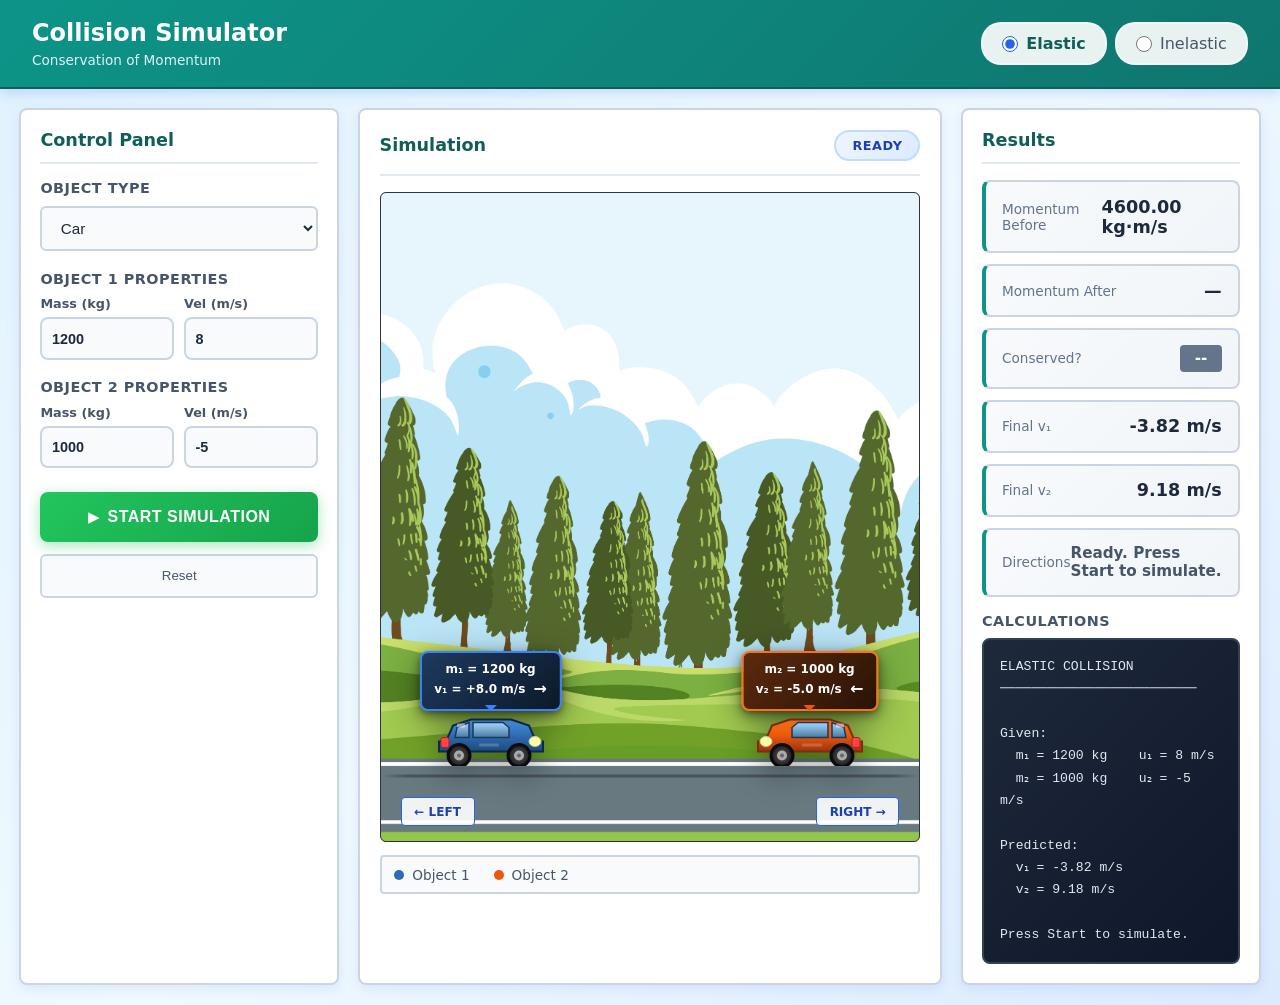
==== index.html @ 85e46b3f "Initial commit: Collision Simulator - Conservation of Momentum" ====
<!DOCTYPE html>
<html lang="en">

<head>
  <meta charset="UTF-8">
  <meta name="viewport" content="width=device-width, initial-scale=1.0">
  <title>Momentum-Collision</title>
  <link rel="stylesheet" href="styles.css">
</head>

<body>
  <header class="top-bar">
    <div class="header-left">
      <h1>Collision Simulator</h1>
      <p class="subtitle">Conservation of Momentum</p>
    </div>
    <div class="header-right">
      <div class="collision-type-header">
        <label class="toggle">
          <input type="radio" name="collisionType" value="elastic" checked>
          <span>Elastic</span>
        </label>
        <label class="toggle">
          <input type="radio" name="collisionType" value="inelastic">
          <span>Inelastic</span>
        </label>
      </div>
    </div>
  </header>

  <main class="game-container">
    <!-- Left Panel: Controls -->
    <aside class="panel controls-panel">
      <div class="panel-header">
        <h2>Control Panel</h2>
      </div>

      <div class="object-selector">
        <h3>Object Type</h3>
        <select id="objectType" class="styled-select">
          <option value="car" selected>Car</option>
          <option value="ball">Ball</option>
          <option value="cart">Cart</option>
          <option value="block">Block</option>
        </select>
      </div>

      <div class="input-section">
        <h3>Object 1 Properties</h3>
        <div class="input-row">
          <div class="input-field">
            <label for="m1">Mass (kg)</label>
            <input type="number" id="m1" value="1200" min="0.1" step="100">
          </div>
          <div class="input-field">
            <label for="v1">Vel (m/s)</label>
            <input type="number" id="v1" value="8" step="0.5">
          </div>
        </div>
      </div>

      <div class="input-section">
        <h3>Object 2 Properties</h3>
        <div class="input-row">
          <div class="input-field">
            <label for="m2">Mass (kg)</label>
            <input type="number" id="m2" value="1000" min="0.1" step="100">
          </div>
          <div class="input-field">
            <label for="v2">Vel (m/s)</label>
            <input type="number" id="v2" value="-5" step="0.5">
          </div>
        </div>
      </div>

      <div class="control-buttons">
        <button id="startBtn" class="btn-primary">Start Simulation</button>
        <button id="resetBtn" class="btn-secondary">Reset</button>
        <!-- <button id="slowBtn" class="btn-secondary">Slow Motion</button> -->
      </div>

      <!-- <div class="tips-box">
        <p><strong>Note:</strong> Negative velocity = moving left<br>Positive velocity = moving right</p>
      </div> -->
    </aside>

    <!-- Center Panel: Simulation Arena -->
    <section class="panel simulation-panel">
      <div class="panel-header">
        <h2>Simulation</h2>
        <div class="status-indicator">
          <span id="simStatus" class="status-badge">Ready</span>
        </div>
      </div>

      <div id="simArea" class="sim-arena">
        <div class="ground-line"></div>
        <div class="center-line"></div>

        <!-- Object 1 - Blue themed -->
        <div id="object1" class="object" data-type="car">
          <div class="object-visual">
            <!-- Car SVG -->
            <svg class="svg-car" viewBox="0 0 120 60" xmlns="http://www.w3.org/2000/svg">
              <defs>
                <linearGradient id="carGrad1" x1="0%" y1="0%" x2="0%" y2="100%">
                  <stop offset="0%" style="stop-color:#4a90d9" />
                  <stop offset="50%" style="stop-color:#2e6bb5" />
                  <stop offset="100%" style="stop-color:#1e4a7a" />
                </linearGradient>
                <linearGradient id="windowGrad1" x1="0%" y1="0%" x2="0%" y2="100%">
                  <stop offset="0%" style="stop-color:#a8d8ff" />
                  <stop offset="100%" style="stop-color:#4a7a9e" />
                </linearGradient>
                <radialGradient id="wheelGrad1">
                  <stop offset="0%" style="stop-color:#5a5a5a" />
                  <stop offset="100%" style="stop-color:#1a1a1a" />
                </radialGradient>
              </defs>
              <path d="M8,38 L15,38 L22,22 L40,16 L80,16 L98,22 L105,38 L112,38 L112,48 L8,48 Z" fill="url(#carGrad1)"
                stroke="#0a2a4a" stroke-width="2" />
              <path d="M26,24 L38,19 L38,34 L24,34 Z" fill="url(#windowGrad1)" stroke="#1a3a5a" stroke-width="1.5" />
              <path d="M42,19 L72,19 L78,24 L78,34 L42,34 Z" fill="url(#windowGrad1)" stroke="#1a3a5a"
                stroke-width="1.5" />
              <rect x="26" y="20" width="8" height="4" rx="1" fill="rgba(255,255,255,0.5)" />
              <ellipse cx="104" cy="38" rx="6" ry="5" fill="#ffffaa" stroke="#cccc88" stroke-width="1" />
              <rect x="10" y="34" width="8" height="10" rx="2" fill="#ff4444" stroke="#aa2222" stroke-width="1" />
              <circle cx="28" cy="52" r="11" fill="url(#wheelGrad1)" stroke="#0a0a0a" stroke-width="3" />
              <circle cx="28" cy="52" r="5" fill="#aaa" />
              <circle cx="28" cy="52" r="2" fill="#666" />
              <circle cx="88" cy="52" r="11" fill="url(#wheelGrad1)" stroke="#0a0a0a" stroke-width="3" />
              <circle cx="88" cy="52" r="5" fill="#aaa" />
              <circle cx="88" cy="52" r="2" fill="#666" />
              <rect x="48" y="40" width="20" height="3" rx="1" fill="rgba(255,255,255,0.2)" />
            </svg>

            <!-- Ball SVG -->
            <svg class="svg-ball" viewBox="0 0 80 80" xmlns="http://www.w3.org/2000/svg">
              <defs>
                <radialGradient id="ballGrad1" cx="30%" cy="30%">
                  <stop offset="0%" style="stop-color:#7dd3fc" />
                  <stop offset="40%" style="stop-color:#0ea5e9" />
                  <stop offset="100%" style="stop-color:#0369a1" />
                </radialGradient>
                <filter id="ballShadow1">
                  <feDropShadow dx="2" dy="4" stdDeviation="3" flood-opacity="0.4" />
                </filter>
              </defs>
              <circle cx="40" cy="40" r="36" fill="url(#ballGrad1)" filter="url(#ballShadow1)" stroke="#0c4a6e"
                stroke-width="2" />
              <ellipse cx="26" cy="26" rx="14" ry="10" fill="rgba(255,255,255,0.5)" transform="rotate(-35 26 26)" />
              <ellipse cx="30" cy="30" rx="6" ry="4" fill="rgba(255,255,255,0.7)" transform="rotate(-35 30 30)" />
              <path d="M12,42 Q40,36 68,42" stroke="rgba(0,0,0,0.1)" stroke-width="2" fill="none" />
              <path d="M40,8 Q46,40 40,72" stroke="rgba(0,0,0,0.08)" stroke-width="2" fill="none" />
            </svg>

            <!-- Cart SVG -->
            <svg class="svg-cart" viewBox="0 0 110 55" xmlns="http://www.w3.org/2000/svg">
              <defs>
                <linearGradient id="cartGrad1" x1="0%" y1="0%" x2="0%" y2="100%">
                  <stop offset="0%" style="stop-color:#818cf8" />
                  <stop offset="50%" style="stop-color:#6366f1" />
                  <stop offset="100%" style="stop-color:#4338ca" />
                </linearGradient>
              </defs>
              <rect x="5" y="8" width="95" height="28" rx="4" fill="url(#cartGrad1)" stroke="#312e81"
                stroke-width="2" />
              <rect x="10" y="12" width="85" height="4" rx="2" fill="rgba(255,255,255,0.3)" />
              <line x1="98" y1="14" x2="108" y2="4" stroke="#4b5563" stroke-width="5" stroke-linecap="round" />
              <circle cx="24" cy="44" r="10" fill="#fbbf24" stroke="#b45309" stroke-width="3" />
              <circle cx="24" cy="44" r="4" fill="#78716c" />
              <circle cx="81" cy="44" r="10" fill="#fbbf24" stroke="#b45309" stroke-width="3" />
              <circle cx="81" cy="44" r="4" fill="#78716c" />
            </svg>

            <!-- Block SVG -->
            <svg class="svg-block" viewBox="0 0 85 65" xmlns="http://www.w3.org/2000/svg">
              <defs>
                <linearGradient id="blockGrad1" x1="0%" y1="0%" x2="100%" y2="100%">
                  <stop offset="0%" style="stop-color:#60a5fa" />
                  <stop offset="50%" style="stop-color:#3b82f6" />
                  <stop offset="100%" style="stop-color:#1d4ed8" />
                </linearGradient>
              </defs>
              <polygon points="8,12 62,12 75,4 21,4" fill="#93c5fd" />
              <polygon points="62,12 75,4 75,55 62,62" fill="#1e40af" />
              <rect x="8" y="12" width="54" height="50" fill="url(#blockGrad1)" stroke="#1e3a8a" stroke-width="2" />
              <rect x="12" y="16" width="46" height="4" rx="1" fill="rgba(255,255,255,0.3)" />
              <text x="35" y="46" font-size="22" font-weight="bold" fill="rgba(255,255,255,0.5)" text-anchor="middle"
                font-family="Arial">M</text>
            </svg>
          </div>
          <div class="object-label"></div>
        </div>

        <!-- Object 2 - Red/Orange themed -->
        <div id="object2" class="object" data-type="car">
          <div class="object-visual">
            <!-- Car SVG -->
            <svg class="svg-car" viewBox="0 0 120 60" xmlns="http://www.w3.org/2000/svg">
              <defs>
                <linearGradient id="carGrad2" x1="0%" y1="0%" x2="0%" y2="100%">
                  <stop offset="0%" style="stop-color:#f97316" />
                  <stop offset="50%" style="stop-color:#ea580c" />
                  <stop offset="100%" style="stop-color:#9a3412" />
                </linearGradient>
                <linearGradient id="windowGrad2" x1="0%" y1="0%" x2="0%" y2="100%">
                  <stop offset="0%" style="stop-color:#a8d8ff" />
                  <stop offset="100%" style="stop-color:#4a7a9e" />
                </linearGradient>
                <radialGradient id="wheelGrad2">
                  <stop offset="0%" style="stop-color:#5a5a5a" />
                  <stop offset="100%" style="stop-color:#1a1a1a" />
                </radialGradient>
              </defs>
              <path d="M8,38 L15,38 L22,22 L40,16 L80,16 L98,22 L105,38 L112,38 L112,48 L8,48 Z" fill="url(#carGrad2)"
                stroke="#7c2d12" stroke-width="2" />
              <path d="M26,24 L38,19 L38,34 L24,34 Z" fill="url(#windowGrad2)" stroke="#1a3a5a" stroke-width="1.5" />
              <path d="M42,19 L72,19 L78,24 L78,34 L42,34 Z" fill="url(#windowGrad2)" stroke="#1a3a5a"
                stroke-width="1.5" />
              <rect x="26" y="20" width="8" height="4" rx="1" fill="rgba(255,255,255,0.5)" />
              <ellipse cx="104" cy="38" rx="6" ry="5" fill="#ffffaa" stroke="#cccc88" stroke-width="1" />
              <rect x="10" y="34" width="8" height="10" rx="2" fill="#ff4444" stroke="#aa2222" stroke-width="1" />
              <circle cx="28" cy="52" r="11" fill="url(#wheelGrad2)" stroke="#0a0a0a" stroke-width="3" />
              <circle cx="28" cy="52" r="5" fill="#aaa" />
              <circle cx="28" cy="52" r="2" fill="#666" />
              <circle cx="88" cy="52" r="11" fill="url(#wheelGrad2)" stroke="#0a0a0a" stroke-width="3" />
              <circle cx="88" cy="52" r="5" fill="#aaa" />
              <circle cx="88" cy="52" r="2" fill="#666" />
              <rect x="48" y="40" width="20" height="3" rx="1" fill="rgba(255,255,255,0.2)" />
            </svg>

            <!-- Ball SVG -->
            <svg class="svg-ball" viewBox="0 0 80 80" xmlns="http://www.w3.org/2000/svg">
              <defs>
                <radialGradient id="ballGrad2" cx="30%" cy="30%">
                  <stop offset="0%" style="stop-color:#fdba74" />
                  <stop offset="40%" style="stop-color:#f97316" />
                  <stop offset="100%" style="stop-color:#c2410c" />
                </radialGradient>
                <filter id="ballShadow2">
                  <feDropShadow dx="2" dy="4" stdDeviation="3" flood-opacity="0.4" />
                </filter>
              </defs>
              <circle cx="40" cy="40" r="36" fill="url(#ballGrad2)" filter="url(#ballShadow2)" stroke="#7c2d12"
                stroke-width="2" />
              <ellipse cx="26" cy="26" rx="14" ry="10" fill="rgba(255,255,255,0.5)" transform="rotate(-35 26 26)" />
              <ellipse cx="30" cy="30" rx="6" ry="4" fill="rgba(255,255,255,0.7)" transform="rotate(-35 30 30)" />
              <path d="M12,42 Q40,36 68,42" stroke="rgba(0,0,0,0.1)" stroke-width="2" fill="none" />
              <path d="M40,8 Q46,40 40,72" stroke="rgba(0,0,0,0.08)" stroke-width="2" fill="none" />
            </svg>

            <!-- Cart SVG -->
            <svg class="svg-cart" viewBox="0 0 110 55" xmlns="http://www.w3.org/2000/svg">
              <defs>
                <linearGradient id="cartGrad2" x1="0%" y1="0%" x2="0%" y2="100%">
                  <stop offset="0%" style="stop-color:#fb923c" />
                  <stop offset="50%" style="stop-color:#f97316" />
                  <stop offset="100%" style="stop-color:#c2410c" />
                </linearGradient>
              </defs>
              <rect x="5" y="8" width="95" height="28" rx="4" fill="url(#cartGrad2)" stroke="#7c2d12"
                stroke-width="2" />
              <rect x="10" y="12" width="85" height="4" rx="2" fill="rgba(255,255,255,0.3)" />
              <line x1="98" y1="14" x2="108" y2="4" stroke="#4b5563" stroke-width="5" stroke-linecap="round" />
              <circle cx="24" cy="44" r="10" fill="#fbbf24" stroke="#b45309" stroke-width="3" />
              <circle cx="24" cy="44" r="4" fill="#78716c" />
              <circle cx="81" cy="44" r="10" fill="#fbbf24" stroke="#b45309" stroke-width="3" />
              <circle cx="81" cy="44" r="4" fill="#78716c" />
            </svg>

            <!-- Block SVG -->
            <svg class="svg-block" viewBox="0 0 85 65" xmlns="http://www.w3.org/2000/svg">
              <defs>
                <linearGradient id="blockGrad2" x1="0%" y1="0%" x2="100%" y2="100%">
                  <stop offset="0%" style="stop-color:#fdba74" />
                  <stop offset="50%" style="stop-color:#f97316" />
                  <stop offset="100%" style="stop-color:#c2410c" />
                </linearGradient>
              </defs>
              <polygon points="8,12 62,12 75,4 21,4" fill="#fed7aa" />
              <polygon points="62,12 75,4 75,55 62,62" fill="#9a3412" />
              <rect x="8" y="12" width="54" height="50" fill="url(#blockGrad2)" stroke="#7c2d12" stroke-width="2" />
              <rect x="12" y="16" width="46" height="4" rx="1" fill="rgba(255,255,255,0.3)" />
              <text x="35" y="46" font-size="22" font-weight="bold" fill="rgba(255,255,255,0.5)" text-anchor="middle"
                font-family="Arial">M</text>
            </svg>
          </div>
          <div class="object-label"></div>
        </div>

        <div class="arrow-indicators">
          <div class="arrow-left">← LEFT</div>
          <div class="arrow-right">RIGHT →</div>
        </div>
      </div>

      <div class="legend-bar">
        <div class="legend-item">
          <span class="dot dot-obj1"></span>
          <span>Object 1</span>
        </div>
        <div class="legend-item">
          <span class="dot dot-obj2"></span>
          <span>Object 2</span>
        </div>
        <div class="collision-indicator" id="collisionMsg"></div>
      </div>
    </section>

    <!-- Right Panel: Results & Physics -->
    <aside class="panel results-panel">
      <div class="panel-header">
        <h2>Results</h2>
      </div>

      <div class="results-grid">
        <div class="result-card">
          <span class="result-label">Momentum Before</span>
          <span id="pBefore" class="result-value">--</span>
        </div>
        <div class="result-card">
          <span class="result-label">Momentum After</span>
          <span id="pAfter" class="result-value">--</span>
        </div>
        <div class="result-card">
          <span class="result-label">Conserved?</span>
          <span id="conserved" class="result-value badge">--</span>
        </div>
        <div class="result-card">
          <span class="result-label">Final v₁</span>
          <span id="va" class="result-value">--</span>
        </div>
        <div class="result-card">
          <span class="result-label">Final v₂</span>
          <span id="vb" class="result-value">--</span>
        </div>
        <div class="result-card">
          <span class="result-label">Directions</span>
          <span id="directions" class="result-value small">--</span>
        </div>
      </div>

      <div class="formula-section">
        <h3>Calculations</h3>
        <div class="formula-box">
          <pre id="stepsText">Press Start to run simulation...</pre>
        </div>
      </div>
    </aside>
  </main>

  <script src="script.js"></script>
</body>

</html>
---- styles.css ----
* {
  box-sizing: border-box;
  margin: 0;
  padding: 0;
}

body {
  font-family: 'Segoe UI', system-ui, -apple-system, sans-serif;
  background: linear-gradient(135deg, #e0f2fe 0%, #f0f9ff 50%, #dbeafe 100%);
  color: #1e293b;
  min-height: 100vh;
  overflow-x: hidden;
}

/* Header Styles */
.top-bar {
  display: flex;
  justify-content: space-between;
  align-items: center;
  padding: 1.2rem 2rem;
  background: linear-gradient(135deg, #0d9488 0%, #0f766e 100%);
  border-bottom: 2px solid #115e59;
  color: #ffffff;
  box-shadow: 0 4px 12px rgba(37, 99, 235, 0.2);
}

.header-left h1 {
  font-size: 1.5rem;
  font-weight: 600;
  margin-bottom: 0.3rem;
  color: #ffffff;
}

.subtitle {
  font-size: 0.85rem;
  color: #e0f2fe;
  font-weight: 400;
}

.header-right {
  display: flex;
  gap: 0.8rem;
  align-items: center;
}

.collision-type-header {
  display: flex;
  gap: 0.5rem;
}

/* Main Game Container */
.game-container {
  display: grid;
  grid-template-columns: 320px 1fr 300px;
  gap: 1.2rem;
  padding: 1.2rem;
  max-width: 1800px;
  margin: 0 auto;
  min-height: calc(100vh - 90px);
}

/* Panel Styles */
.panel {
  background: #ffffff;
  border: 2px solid #cbd5e1;
  border-radius: 8px;
  padding: 1.2rem;
  box-shadow: 0 4px 12px rgba(37, 99, 235, 0.1);
  overflow: visible;
}

.controls-panel {
  min-width: 0;
}

.panel-header {
  display: flex;
  justify-content: space-between;
  align-items: center;
  margin-bottom: 1rem;
  padding-bottom: 0.8rem;
  border-bottom: 2px solid #e2e8f0;
}

.panel-header h2 {
  font-size: 1.1rem;
  font-weight: 600;
  color: #115e59;
}

/* Controls Panel */
.object-selector,
.input-section {
  margin-bottom: 1.2rem;
}

.object-selector h3,
.input-section h3 {
  font-size: 0.9rem;
  color: #475569;
  margin-bottom: 0.6rem;
  font-weight: 600;
  text-transform: uppercase;
  letter-spacing: 0.5px;
}

.toggle {
  display: flex;
  align-items: center;
  gap: 0.5rem;
  padding: 0.6rem 1.2rem;
  border-radius: 20px;
  background: rgba(255, 255, 255, 0.9);
  border: 2px solid rgba(255, 255, 255, 0.5);
  cursor: pointer;
  transition: all 0.25s ease;
  font-weight: 500;
  color: #e2e8f0;
}

.toggle:hover {
  border-color: #60a5fa;
  background: rgba(255, 255, 255, 1);
  transform: scale(1.02);
}

.toggle span {
  color: #475569;
}

.toggle input:checked+span {
  color: #115e59;
  font-weight: 700;
}

.toggle input {
  cursor: pointer;
  accent-color: #2563eb;
  width: 16px;
  height: 16px;
}

.styled-select {
  width: 100%;
  padding: 0.7rem 0.9rem;
  border-radius: 6px;
  border: 2px solid #cbd5e1;
  background: #f8fafc;
  color: #1e293b;
  font-size: 0.95rem;
  cursor: pointer;
  transition: all 0.2s ease;
}

.styled-select:focus {
  outline: none;
  border-color: #2563eb;
  background: #ffffff;
}

.input-row {
  display: grid;
  grid-template-columns: 1fr 1fr;
  gap: 0.6rem;
}

.input-field {
  display: flex;
  flex-direction: column;
  gap: 0.4rem;
  min-width: 0;
}

.input-field label {
  font-size: 0.8rem;
  color: #475569;
  font-weight: 600;
  white-space: nowrap;
}

.input-field input {
  padding: 0.7rem 0.6rem;
  border-radius: 8px;
  border: 2px solid #cbd5e1;
  background: #f8fafc;
  color: #1e293b;
  font-size: 0.9rem;
  font-weight: 600;
  transition: all 0.25s ease;
  width: 100%;
  min-width: 0;
}

.input-field input:hover {
  border-color: #94a3b8;
  background: #ffffff;
}

.input-field input:focus {
  outline: none;
  border-color: #2563eb;
  background: #ffffff;
  box-shadow: 0 0 0 4px rgba(37, 99, 235, 0.15);
}

.control-buttons {
  display: grid;
  grid-template-columns: 1fr;
  gap: 0.7rem;
  margin-top: 1.5rem;
}

.btn-primary {
  padding: 1rem;
  border: none;
  border-radius: 8px;
  background: linear-gradient(135deg, #22c55e 0%, #16a34a 100%);
  color: #fff;
  font-size: 1rem;
  font-weight: 700;
  cursor: pointer;
  transition: all 0.25s ease;
  box-shadow: 0 4px 14px rgba(34, 197, 94, 0.4);
  text-transform: uppercase;
  letter-spacing: 0.5px;
  position: relative;
  overflow: hidden;
}

.btn-primary::before {
  content: "▶";
  margin-right: 8px;
  font-size: 0.85rem;
}

.btn-primary:hover {
  background: linear-gradient(135deg, #16a34a 0%, #15803d 100%);
  transform: translateY(-3px);
  box-shadow: 0 8px 20px rgba(34, 197, 94, 0.5);
}

.btn-primary:active {
  transform: translateY(-1px);
  box-shadow: 0 4px 12px rgba(34, 197, 94, 0.4);
}

.btn-secondary {
  padding: 0.8rem;
  border: 2px solid #cbd5e1;
  border-radius: 6px;
  background: #f8fafc;
  color: #475569;
  font-weight: 500;
  cursor: pointer;
  transition: all 0.2s ease;
}

.btn-secondary:hover {
  border-color: #2563eb;
  background: #eff6ff;
  color: #1e40af;
}

.btn-secondary.active {
  border-color: #f59e0b;
  background: linear-gradient(135deg, #f59e0b 0%, #d97706 100%);
  color: #fff;
  box-shadow: 0 4px 12px rgba(245, 158, 11, 0.3);
}

.tips-box {
  margin-top: 1.2rem;
  padding: 0.9rem;
  background: #eff6ff;
  border: 2px solid #bfdbfe;
  border-left: 4px solid #2563eb;
  border-radius: 6px;
  font-size: 0.85rem;
  color: #475569;
}

/* Simulation Arena */
.status-indicator {
  display: flex;
  align-items: center;
}

.status-badge {
  padding: 0.4rem 1rem;
  border-radius: 20px;
  background: linear-gradient(135deg, #eff6ff 0%, #dbeafe 100%);
  color: #1e40af;
  font-size: 0.8rem;
  font-weight: 700;
  border: 2px solid #bfdbfe;
  text-transform: uppercase;
  letter-spacing: 0.5px;
  transition: all 0.3s ease;
}

.status-badge.running {
  background: linear-gradient(135deg, #fef3c7 0%, #fde68a 100%);
  color: #92400e;
  border-color: #f59e0b;
  animation: pulse 1s infinite;
}

.status-badge.collision {
  background: linear-gradient(135deg, #fee2e2 0%, #fecaca 100%);
  color: #991b1b;
  border-color: #ef4444;
}

.status-badge.complete {
  background: linear-gradient(135deg, #d1fae5 0%, #a7f3d0 100%);
  color: #065f46;
  border-color: #10b981;
}

.sim-arena {
  position: relative;
  height: 650px;
  border-radius: 6px;
  background-color: #1a1a2e;
  background-size: cover;
  background-position: center;
  background-repeat: no-repeat;
  border: 1px solid #30363d;
  overflow: visible;
}

.ground-line {
  position: absolute;
  left: 0;
  right: 0;
  top: 90%;
  height: 3px;
  background: linear-gradient(90deg,
      transparent 0%,
      rgba(0, 0, 0, 0.3) 5%,
      rgba(0, 0, 0, 0.3) 95%,
      transparent 100%);
  transform: translateY(-50%);
  z-index: 1;
}

.center-line {
  display: none;
}

.arrow-indicators {
  position: absolute;
  bottom: 15px;
  left: 0;
  right: 0;
  display: flex;
  justify-content: space-between;
  padding: 0 20px;
  pointer-events: none;
}

.arrow-left,
.arrow-right {
  padding: 0.4rem 0.8rem;
  background: rgba(255, 255, 255, 0.9);
  border: 1px solid #2563eb;
  border-radius: 4px;
  color: #1e40af;
  font-size: 0.75rem;
  font-weight: 600;
  z-index: 10;
}

.object {
  position: absolute;
  width: 120px;
  height: 65px;
  top: calc(90% - 75px);
  display: block;
  filter: drop-shadow(0 8px 16px rgba(0, 0, 0, 0.4));
  transition: transform 0.15s ease, filter 0.15s ease;
  z-index: 50;
  visibility: visible;
  opacity: 1;
}

.object-visual {
  width: 100%;
  height: 100%;
  position: relative;
}

.object-visual svg {
  display: none;
  width: 100%;
  height: 100%;
}

/* Show the correct SVG based on data-type attribute */
.object[data-type="car"] .svg-car {
  display: block;
}

.object[data-type="ball"] .svg-ball {
  display: block;
}

.object[data-type="cart"] .svg-cart {
  display: block;
}

.object[data-type="block"] .svg-block {
  display: block;
}

/* Size adjustments for different object types */
.object[data-type="car"] {
  width: 120px;
  height: 65px;
  top: calc(90% - 75px);
}

.object[data-type="ball"] {
  width: 80px;
  height: 80px;
  top: calc(90% - 90px);
}

.object[data-type="cart"] {
  width: 110px;
  height: 55px;
  top: calc(90% - 65px);
}

.object[data-type="block"] {
  width: 85px;
  height: 65px;
  top: calc(90% - 72px);
}

.object:hover {
  transform: scale(1.05);
  filter: drop-shadow(0 12px 24px rgba(0, 0, 0, 0.5));
}

/* Object 2 faces left (toward object 1) for cars and carts */
#object2[data-type="car"] .object-visual,
#object2[data-type="cart"] .object-visual {
  transform: scaleX(-1);
}

#object2 .object-label {
  transform: translateX(-50%);
}

/* Object label styling */
.object-label {
  position: absolute;
  top: -50px;
  left: 50%;
  transform: translateX(-50%);
  padding: 0.5rem 0.8rem;
  border-radius: 8px;
  background: linear-gradient(135deg, #1e293b 0%, #0f172a 100%);
  border: 2px solid #3b82f6;
  color: #ffffff;
  font-size: 0.75rem;
  font-weight: 600;
  white-space: nowrap;
  text-align: center;
  box-shadow:
    0 4px 12px rgba(0, 0, 0, 0.4),
    0 2px 4px rgba(0, 0, 0, 0.2);
  pointer-events: none;
  line-height: 1.4;
  z-index: 100;
}

#object1 .object-label {
  border-color: #3b82f6;
  background: linear-gradient(135deg, #1e3a5f 0%, #0c1929 100%);
}

#object2 .object-label {
  border-color: #f97316;
  background: linear-gradient(135deg, #5c2a0e 0%, #2a1305 100%);
}

.object-label::after {
  content: "";
  position: absolute;
  bottom: -8px;
  left: 50%;
  transform: translateX(-50%);
  border: 6px solid transparent;
  border-top-color: #3b82f6;
}

#object2 .object-label::after {
  border-top-color: #f97316;
}

#object2 .object-label::after {
  border-top-color: #ea580c;
}

.object-label div {
  margin: 0;
}

.object-label .velocity-arrow {
  font-size: 1rem;
  margin-left: 4px;
}

.legend-bar {
  margin-top: 0.8rem;
  display: flex;
  align-items: center;
  gap: 1.5rem;
  padding: 0.6rem 0.8rem;
  background: #f8fafc;
  border-radius: 4px;
  border: 2px solid #cbd5e1;
}

.legend-item {
  display: flex;
  align-items: center;
  gap: 0.5rem;
  color: #475569;
  font-size: 0.85rem;
  font-weight: 500;
}

.dot {
  width: 10px;
  height: 10px;
  border-radius: 50%;
}

.dot-obj1 {
  background: #58a6ff;
}

.dot-obj2 {
  background: #f0883e;
}

.collision-indicator {
  flex: 1;
  text-align: right;
  font-size: 0.9rem;
  font-weight: 700;
  color: #2563eb;
  transition: all 0.3s ease;
}

/* Results Panel */
.results-grid {
  display: flex;
  flex-direction: column;
  gap: 0.7rem;
  margin-bottom: 1rem;
}

.result-card {
  padding: 0.9rem 1rem;
  background: linear-gradient(135deg, #f8fafc 0%, #f1f5f9 100%);
  border: 2px solid #cbd5e1;
  border-left: 4px solid #0d9488;
  border-radius: 8px;
  display: flex;
  justify-content: space-between;
  align-items: center;
}

.result-label {
  font-size: 0.85rem;
  color: #64748b;
  font-weight: 500;
}

.result-value {
  font-size: 1.1rem;
  font-weight: 600;
  color: #1e293b;
}

.result-value.small {
  font-size: 0.95rem;
  color: #475569;
}

.result-value.badge {
  display: inline-block;
  padding: 0.3rem 0.9rem;
  border-radius: 4px;
  background: #10b981;
  font-size: 0.95rem;
  color: #fff;
  font-weight: 700;
}

.formula-section {
  margin-top: 1rem;
}

.formula-section h3 {
  font-size: 0.9rem;
  color: #475569;
  margin-bottom: 0.6rem;
  font-weight: 600;
  text-transform: uppercase;
  letter-spacing: 0.5px;
}

.formula-box {
  padding: 1rem;
  background: linear-gradient(135deg, #1e293b 0%, #0f172a 100%);
  border: 2px solid #334155;
  border-radius: 8px;
  max-height: 380px;
  overflow-y: auto;
}

.formula-box pre {
  margin: 0;
  white-space: pre-wrap;
  color: #e2e8f0;
  font-size: 0.82rem;
  line-height: 1.7;
  font-family: 'Consolas', 'Monaco', 'Fira Code', monospace;
}

.formula-box pre .highlight {
  color: #60a5fa;
  font-weight: 600;
}

.formula-box pre .result {
  color: #34d399;
  font-weight: 600;
}

/* Scrollbar Styling */
.formula-box::-webkit-scrollbar {
  width: 8px;
}

.formula-box::-webkit-scrollbar-track {
  background: rgba(13, 17, 23, 0.6);
  border-radius: 10px;
}

.formula-box::-webkit-scrollbar-thumb {
  background: rgba(88, 166, 255, 0.3);
  border-radius: 10px;
}

.formula-box::-webkit-scrollbar-thumb:hover {
  background: rgba(88, 166, 255, 0.5);
}

/* Responsive Design */
@media (max-width: 1200px) {
  .game-container {
    grid-template-columns: 1fr;
  }

  .sim-arena {
    height: 350px;
  }
}

@media (max-width: 768px) {
  .top-bar {
    flex-direction: column;
    align-items: flex-start;
    gap: 1rem;
  }

  .header-right {
    width: 100%;
    justify-content: space-between;
  }

  .game-container {
    padding: 1rem;
    gap: 1rem;
  }

  .sim-arena {
    height: 280px;
  }

  .input-row {
    grid-template-columns: 1fr;
  }

  .results-grid {
    grid-template-columns: 1fr;
  }
}

/* Additional Animations */
@keyframes pulse {

  0%,
  100% {
    opacity: 1;
  }

  50% {
    opacity: 0.5;
  }
}

@keyframes slideIn {
  from {
    transform: translateX(-20px);
    opacity: 0;
  }

  to {
    transform: translateX(0);
    opacity: 1;
  }
}

.panel {
  animation: slideIn 0.3s ease-out;
}

/* Collision Effects */
@keyframes collisionShake {

  0%,
  100% {
    transform: translateX(0) rotate(0deg);
  }

  25% {
    transform: translateX(-5px) rotate(-2deg);
  }

  75% {
    transform: translateX(5px) rotate(2deg);
  }
}

@keyframes collisionFlash {

  0%,
  100% {
    filter: drop-shadow(0 4px 8px rgba(0, 0, 0, 0.4));
  }

  50% {
    filter: drop-shadow(0 0 25px rgba(255, 107, 107, 1)) drop-shadow(0 0 50px rgba(255, 107, 107, 0.6)) brightness(1.4);
  }
}

@keyframes collisionWave {
  0% {
    width: 0;
    height: 0;
    opacity: 0.9;
  }

  100% {
    width: 250px;
    height: 250px;
    opacity: 0;
  }
}

.object.colliding {
  animation: collisionShake 0.5s ease-out, collisionFlash 0.7s ease-out;
}

.collision-effect {
  position: absolute;
  border: 4px solid #ef4444;
  border-radius: 50%;
  pointer-events: none;
  animation: collisionWave 0.7s ease-out;
  box-shadow: 0 0 20px rgba(239, 68, 68, 0.5);
}

/* Velocity arrow in labels */
.velocity-arrow {
  font-size: 1.1rem;
  font-weight: bold;
  vertical-align: middle;
}
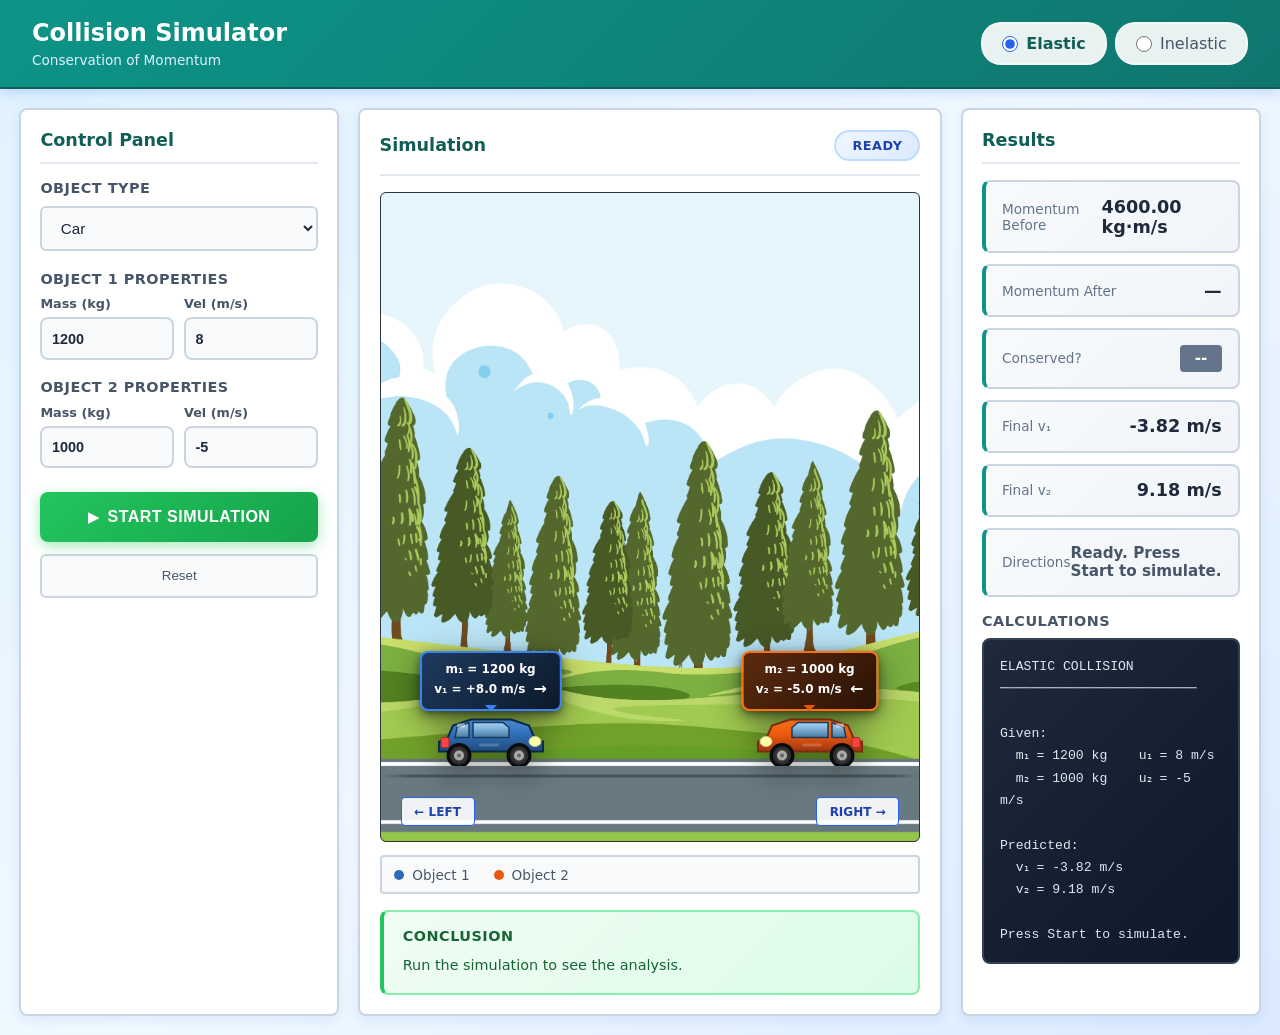
==== commit 8e59f604: "physics" ====
--- a/index.html
+++ b/index.html
@@ -306,6 +306,11 @@
         </div>
         <div class="collision-indicator" id="collisionMsg"></div>
       </div>
+
+      <div class="conclusion-box">
+        <h3>Conclusion</h3>
+        <p id="conclusionText">Run the simulation to see the analysis.</p>
+      </div>
     </section>
 
     <!-- Right Panel: Results & Physics -->
--- a/styles.css
+++ b/styles.css
@@ -556,6 +556,32 @@
   transition: all 0.3s ease;
 }
 
+/* Conclusion Box */
+.conclusion-box {
+  margin-top: 1rem;
+  padding: 1rem 1.2rem;
+  background: linear-gradient(135deg, #f0fdf4 0%, #dcfce7 100%);
+  border: 2px solid #86efac;
+  border-left: 4px solid #22c55e;
+  border-radius: 8px;
+}
+
+.conclusion-box h3 {
+  font-size: 0.9rem;
+  color: #166534;
+  margin-bottom: 0.6rem;
+  font-weight: 700;
+  text-transform: uppercase;
+  letter-spacing: 0.5px;
+}
+
+.conclusion-box p {
+  font-size: 0.9rem;
+  color: #166534;
+  line-height: 1.6;
+  margin: 0;
+}
+
 /* Results Panel */
 .results-grid {
   display: flex;
